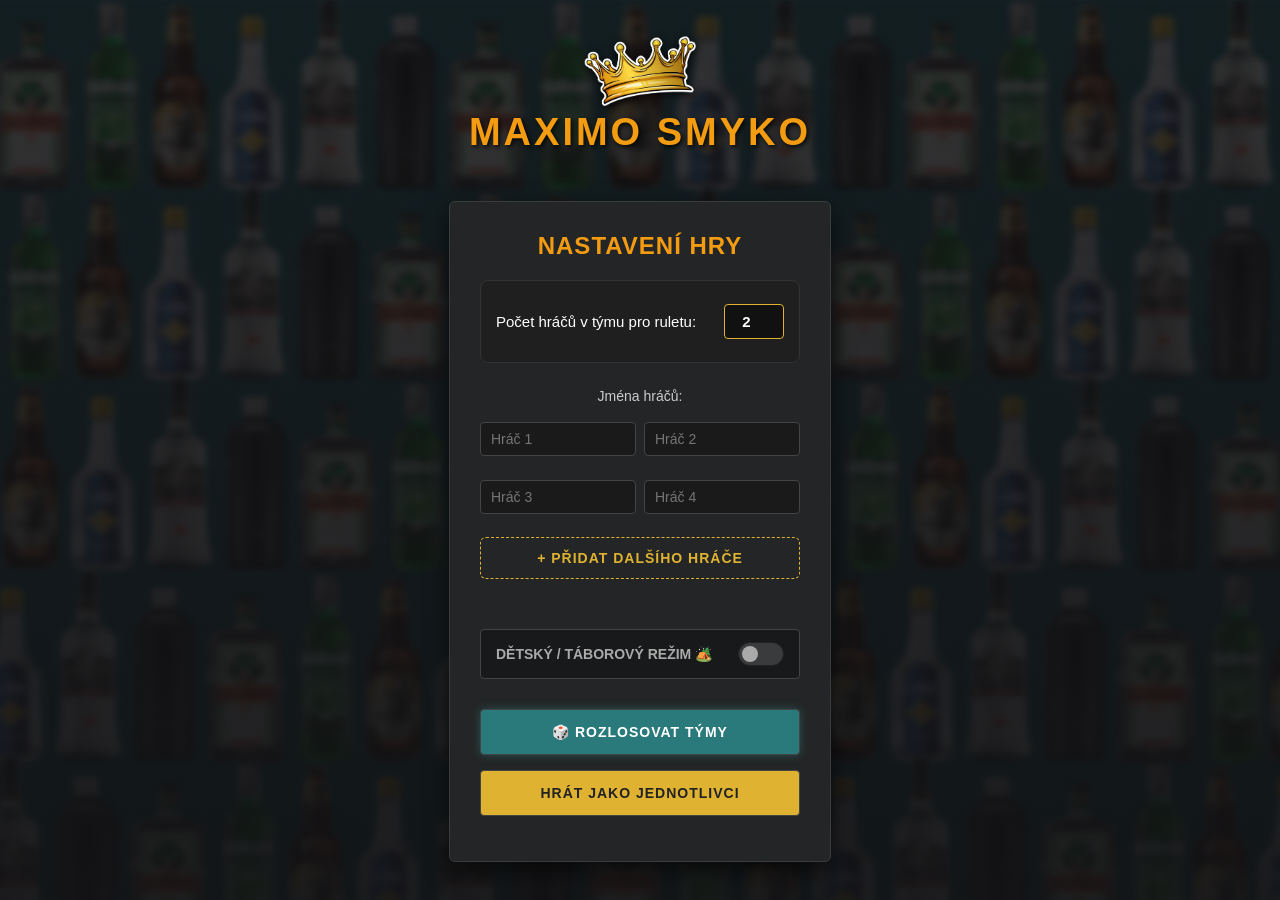
==== index.html @ 9b253ed3 "Refactor game setup buttons in index.html" ====
<!DOCTYPE html>
<html lang="cs">
<head>
    <meta charset="UTF-8">
    <meta name="viewport" content="width=device-width, initial-scale=1.0">
    <title>MAXIMO SMYKO</title>
    
    <link rel="icon" type="image/png" href="korunka.png">
    
    <link rel="stylesheet" href="style.css">
    <link rel="manifest" href="manifest.json">
</head>
<body>
    <div class="header">
        <img src="korunka.png" alt="MAXIMOSMYKO">
        <h1>MAXIMO SMYKO</h1> 
    </div>

    <div id="setup">
        <h2>Nastavení hry</h2>
        <form id="setup-form">
            
            <!-- 1. Počet hráčů v týmu (přesunuto úplně nahoru) -->
            <div style="display: flex; justify-content: space-between; align-items: center; margin-bottom: 25px; background: #1f1f1f; padding: 15px; border-radius: 8px; border: 1px solid #333;">
                <label for="team-size-input" style="font-size: 15px; margin: 0; color: #fff;">Počet hráčů v týmu pro ruletu:</label>
                <input type="number" id="team-size-input" value="2" min="1" style="background: #111; color: white; border: 1px solid #dfb331; border-radius: 4px; padding: 8px; width: 60px; text-align: center; outline: none; font-weight: bold;">
            </div>

            <!-- 2. Políčka pro jména hráčů -->
            <label style="display: block; margin-bottom: 10px; color: #ccc; font-size: 14px;">Jména hráčů:</label>
            <div id="player-names-container" style="display: flex; flex-direction: column; gap: 10px; margin-bottom: 15px;">
                <!-- Zde se automaticky vygeneruje 6 políček přes JavaScript -->
            </div>
            
            <!-- 3. Tlačítko pro přidání dalšího hráče -->
            <button type="button" id="add-player-btn" style="background: transparent; color: #dfb331; border: 1px dashed #dfb331; border-radius: 6px; padding: 12px; font-size: 14px; font-weight: bold; cursor: pointer; width: 100%; margin-bottom: 30px; transition: background 0.2s;">
                + Přidat dalšího hráče
            </button>

            <!-- 4. Přepínač režimu -->
            <div class="mode-switch" style="margin-bottom: 30px;">
                <span>Dětský / Táborový režim 🏕️</span>
                <label class="switch">
                    <input type="checkbox" id="camp-mode-toggle">
                    <span class="slider"></span>
                </label>
            </div>
            
            <!-- 5. Tlačítka pro start hry (Jednotlivci / Týmy z rulety) -->
            <div style="display: flex; gap: 15px; justify-content: center; flex-wrap: wrap; margin-bottom: 15px;">
                <!-- Tlačítko pro spuštění rulety -->
                <button type="button" onclick="goToRouletteFromSetup()" style="width: 100%; background: #2a7a7c; color: white; box-shadow: 0 0 10px rgba(42, 122, 124, 0.5);">🎲 ROZLOSOVAT TÝMY</button>
                
                <!-- Tlačítko pro klasickou hru -->
                <button type="button" onclick="startGame(event)" style="width: 100%; background: #dfb331; color: #222;">HRÁT JAKO JEDNOTLIVCI</button>
            </div>
            
        </form>
    </div>

    <div id="game" style="display: none;">
        <div class="game-layout">
            <div class="left-col">
                <button id="back-to-menu">Zpět do menu</button>
                <button id="restart-game">Restartovat hru</button>
                <div id="player-info"></div>
            </div>

            <div class="center-col">
                <div id="board"></div>
            </div>
            
            <div class="right-col">
                <div id="controls">
                    <div class="roll-group">
                        <button id="roll-dice">Hodit kostkou</button>
                        <input type="number" id="manual-roll" placeholder="Hod (+/-)">
                    </div>
                    <div id="turn-indicator">Připravte hru...</div>
                </div>
                <div id="task">
                    <p id="task-text"></p>
                </div>
            </div>
        </div>
    </div>

    <div id="custom-modal" class="hidden">
        <div class="modal-box">
            <h3>⚠️ Hlášení</h3>
            <p id="modal-text"></p>
            <button id="modal-btn">to je jasný</button>
        </div>
    </div>

    <script src="script.js"></script>
    <script>
        // REGISTRACE OFFLINE APLIKACE
        if ('serviceWorker' in navigator) {
            navigator.serviceWorker.register('sw.js')
            .catch(err => console.error('SW chyba:', err));
        }
    </script>
</body>
</html>
---- style.css ----
/* ========================================= */
/* ZÁKLADNÍ NASTAVENÍ A TEMNÉ POZADÍ         */
/* ========================================= */
body {
  font-family: 'Segoe UI', Roboto, Helvetica, Arial, sans-serif;
  margin: 0;
  padding: 0;
  height: 100vh;
  overflow: hidden; 
  display: flex;
  flex-direction: column;
  /* Tmavý "hospodský" překryv přes fotku lahví */
  background-image: linear-gradient(rgba(18, 18, 20, 0.85), rgba(18, 18, 20, 0.95)), url('vnitrekmaximo.jpg');
  background-size: cover;
  background-position: center;
  color: #e0e0e0;
}

/* Hlavička */
.header {
  text-align: center;
  /* Smazána fixní výška! Nyní se přizpůsobuje monitoru */
  padding: 4vh 0 1vh 0; 
  display: flex;
  flex-direction: column;
  justify-content: center;
  align-items: center;
}

.header img {
  height: 70px; /* Mnohem větší a výraznější korunka */
  object-fit: contain;
  filter: drop-shadow(0 2px 4px rgba(0,0,0,0.8));
  margin-bottom: 5px; /* Mezera mezi korunkou a textem */
}

.header h1 {
  margin: 0;
  font-size: 38px; /* Pořádně obrovský nadpis */
  font-weight: 900;
  letter-spacing: 3px;
  text-transform: uppercase;
  color: #f39c12; /* Jantarová / Zlatá */
  text-shadow: 2px 2px 4px rgba(0,0,0,0.8);
}

/* ========================================= */
/* TEMNÉ PANELY (Dark Pub Style)             */
/* ========================================= */
#setup, .left-col, .right-col {
  background: #242526;
  border: 1px solid #3a3b3c;
  box-shadow: 0 8px 24px rgba(0, 0, 0, 0.6);
  border-radius: 6px;
}

/* Nastavení uprostřed obrazovky */
#setup {
  margin: auto;
  padding: 30px;
  width: 320px;
  text-align: center;
}

#setup h2 {
  margin-top: 0;
  color: #f39c12;
  text-transform: uppercase;
  letter-spacing: 1px;
}

#setup input, #setup select {
  width: 100%;
  padding: 12px;
  margin: 8px 0;
  box-sizing: border-box;
  border-radius: 4px;
  border: 1px solid #444;
  background: #18191a;
  color: #fff;
  font-size: 15px;
  transition: border-color 0.2s;
}

#setup input:focus, #setup select:focus {
  outline: none;
  border-color: #f39c12;
}

/* Hlavní herní obal */
#game {
  width: 100%;
  height: calc(100vh - 80px);
  padding: 10px 20px 20px 20px;
  box-sizing: border-box;
}

/* Třísloupcový layout */
.game-layout {
  display: flex;
  justify-content: space-between;
  align-items: center;
  width: 100%;
  max-width: 1400px;
  height: 100%;
  margin: 0 auto;
  gap: 20px;
}

/* Boční panely */
.left-col, .right-col {
  width: 270px;
  padding: 20px;
  display: flex;
  flex-direction: column;
  gap: 15px;
  max-height: 100%;
  overflow-y: auto;
  box-sizing: border-box;
}

/* ========================================= */
/* HERNÍ DESKA A POLÍČKA                     */
/* ========================================= */
.center-col {
  flex: 1;
  height: 100%;
  display: flex;
  justify-content: center;
  align-items: center;
}

#board {
  display: grid;
  grid-template-columns: repeat(9, 1fr);
  grid-template-rows: repeat(8, 1fr);
  gap: 4px;
  height: 100%;
  max-height: 75vh;
  aspect-ratio: 9 / 8;
  padding: 8px;
  background: #18191a;
  border-radius: 6px;
  border: 1px solid #333;
  box-shadow: inset 0 0 15px rgba(0,0,0,0.8);
}

.cell {
  background: #2a2b2c;
  border-radius: 4px;
  display: flex;
  justify-content: center;
  align-items: center;
  font-weight: bold;
  color: #aaa;
  font-size: clamp(14px, 2.2vh, 24px);
  position: relative;
  border: 1px solid #3a3b3c;
  box-shadow: inset 0 0 8px rgba(0,0,0,0.3);
}

/* První a poslední pole */
.cell[data-index="0"] { background: #1e8449; color: white; border-color: #11572f; }
.cell[data-index="71"] { background: #d35400; color: white; border-color: #a04000; }

.players-container {
  position: absolute;
  width: 100%;
  height: 100%;
  display: flex;
  flex-wrap: wrap;
  justify-content: center;
  align-items: center;
  gap: 2px;
  pointer-events: none;
}

.player {
  width: 14px;
  height: 14px;
  border-radius: 50%;
  box-shadow: 0 2px 4px rgba(0,0,0,0.9), inset 0 1px 2px rgba(255,255,255,0.4);
  border: 1px solid #000;
}

/* ========================================= */
/* TLAČÍTKA A OVLÁDÁNÍ                       */
/* ========================================= */
button {
  background: #3a3b3c;
  color: #e0e0e0;
  border: 1px solid #444;
  font-weight: bold;
  text-transform: uppercase;
  cursor: pointer;
  padding: 14px;
  border-radius: 4px;
  font-size: 14px;
  width: 100%;
  transition: all 0.2s;
  letter-spacing: 1px;
}

button:hover {
  background: #4e4f50;
  color: #fff;
}

button:active {
  background: #242526;
}

#restart-game {
  background: #7b241c;
  border-color: #641e16;
  color: #f2d7d5;
}

#restart-game:hover {
  background: #922b21;
}

/* Hlavní tlačítko HODIT KOSTKOU v pivní barvě */
#roll-dice {
  background: #d35400;
  color: #fff;
  border-color: #a04000;
  flex: 1.5; 
  box-shadow: 0 4px 10px rgba(211, 84, 0, 0.3);
}

#roll-dice:hover {
  background: #e67e22;
}

.roll-group {
  display: flex;
  gap: 8px;
  width: 100%;
  margin-bottom: 15px;
}

#manual-roll {
  flex: 1; 
  min-width: 0; 
  padding: 10px;
  box-sizing: border-box;
  border-radius: 4px;
  border: 1px solid #444;
  background: #18191a;
  color: #fff;
  text-align: center;
  font-weight: bold;
}

#turn-indicator {
  font-size: 16px;
  text-align: center;
  background: #18191a;
  color: #aaa;
  padding: 12px;
  border-radius: 4px;
  border: 1px solid #333;
}

#turn-indicator strong {
  color: #fff !important; /* Přepíše výchozí tmavou u čísla */
}

/* Rámeček s úkolem */
#task-text {
  text-align: center;
  font-size: 16px;
  padding: 20px;
  border: 2px dashed #555;
  border-radius: 6px;
  min-height: 80px;
  background: #1c1d1e;
  display: flex;
  flex-direction: column;
  justify-content: center;
  margin: 0;
}

/* Násilné přepsání tmavého textu z JS na světlý pro Dark Mode */
#task-text div {
  color: #e0e0e0 !important; 
}

/* ========================================= */
/* SEZNAM HRÁČŮ A ŠTÍTKY                     */
/* ========================================= */
#player-info {
  display: flex;
  flex-direction: row; 
  flex-wrap: wrap; 
  justify-content: center;
  gap: 8px;
  margin-top: 5px;
}

.player-info-item {
  display: flex;
  align-items: center;
  gap: 6px;
  padding: 6px 12px;
  background: #18191a;
  border-radius: 4px;
  border: 1px solid #333;
  font-size: 14px;
  color: #ccc;
}

.player-color {
  width: 12px;
  height: 12px;
  border-radius: 50%;
  display: inline-block;
  box-shadow: 0 0 4px rgba(0,0,0,0.8);
}

/* ========================================= */
/* PŘEPÍNAČ REŽIMU (Hospodský Posuvník)      */
/* ========================================= */
.mode-switch {
  margin: 20px 0;
  background: #18191a;
  padding: 12px 15px;
  border-radius: 4px;
  border: 1px solid #444;
  display: flex;
  align-items: center;
  justify-content: space-between;
  font-weight: bold;
  font-size: 14px;
  color: #aaa;
  text-transform: uppercase;
}

.switch {
  position: relative;
  display: inline-block;
  width: 46px;
  height: 24px;
  flex-shrink: 0;
}

.switch input { opacity: 0; width: 0; height: 0; }

.slider {
  position: absolute;
  cursor: pointer;
  top: 0; left: 0; right: 0; bottom: 0;
  background-color: #3a3b3c;
  transition: .3s;
  border-radius: 24px;
  border: 1px solid #222;
}

.slider:before {
  position: absolute;
  content: "";
  height: 16px;
  width: 16px;
  left: 3px;
  bottom: 3px;
  background-color: #aaa;
  transition: .3s;
  border-radius: 50%;
}

input:checked + .slider { background-color: #d35400; border-color: #a04000; }
input:checked + .slider:before { transform: translateX(22px); background-color: #fff; }

/* ========================================= */
/* TEMNÉ VYSKAKOVACÍ OKNO (MODAL)            */
/* ========================================= */
#custom-modal {
  position: fixed;
  top: 0; left: 0;
  width: 100vw; height: 100vh;
  background: rgba(0, 0, 0, 0.85);
  display: flex;
  justify-content: center;
  align-items: center;
  z-index: 9999;
  opacity: 1;
  transition: opacity 0.2s ease;
}

#custom-modal.hidden {
  opacity: 0;
  pointer-events: none;
}

.modal-box {
  background: #242526;
  padding: 25px 20px;
  border-radius: 6px;
  text-align: center;
  max-width: 350px;
  width: 85%;
  border: 1px solid #444;
  border-top: 4px solid #f39c12; 
  box-shadow: 0 15px 40px rgba(0,0,0,0.8);
}

.modal-box h3 {
  margin-top: 0;
  font-size: 20px;
  color: #f39c12;
  margin-bottom: 15px;
  text-transform: uppercase;
}

.modal-box p {
  font-size: 16px;
  color: #ccc;
  margin-bottom: 25px;
  line-height: 1.5;
}

#modal-btn {
  background: #d35400;
  color: #fff;
  border-color: #a04000;
  padding: 12px 30px;
  width: auto;
}

#modal-btn:hover { background: #e67e22; }

/* ========================================= */
/* RESPONZIVITA PRO MOBILY A TABLETY         */
/* ========================================= */
@media (max-width: 1150px) {
  body {
    height: auto;
    overflow: auto; 
    padding-bottom: 20px;
  }
  
.header { 
    height: auto; /* Zrušíme fixní výšku i na telefonu */
    padding: 20px 0 10px 0; 
  }
  .header img { 
    height: 50px; /* Zvětšená korunka na mobilu */
    margin-bottom: 5px;
  }
  .header h1 { 
    font-size: 28px; /* Větší text na mobilu */
  }
  
  #game { height: auto; padding: 10px; }
  
  .game-layout {
    flex-direction: column;
    align-items: stretch;
    gap: 10px; 
  }
  
  .left-col, .center-col, .right-col {
    width: 100%;
    max-width: 100%;
  }

  .left-col, .right-col {
    padding: 15px;
    gap: 12px;
  }

  button, #manual-roll {
    padding: 12px; 
    font-size: 14px;
  }

  #turn-indicator {
    font-size: 15px;
    padding: 10px;
  }

  .player-info-item {
    padding: 6px 10px; 
    font-size: 13px;
  }
  
  #board {
    width: 100%;
    height: auto;
    max-height: none;
    gap: 3px;
    padding: 6px;
  }
  
  .cell { font-size: clamp(12px, 3.5vw, 18px); }
  .player { width: 10px; height: 10px; }

  #task-text {
    font-size: 15px;
    min-height: 70px;
    padding: 12px;
  }
}
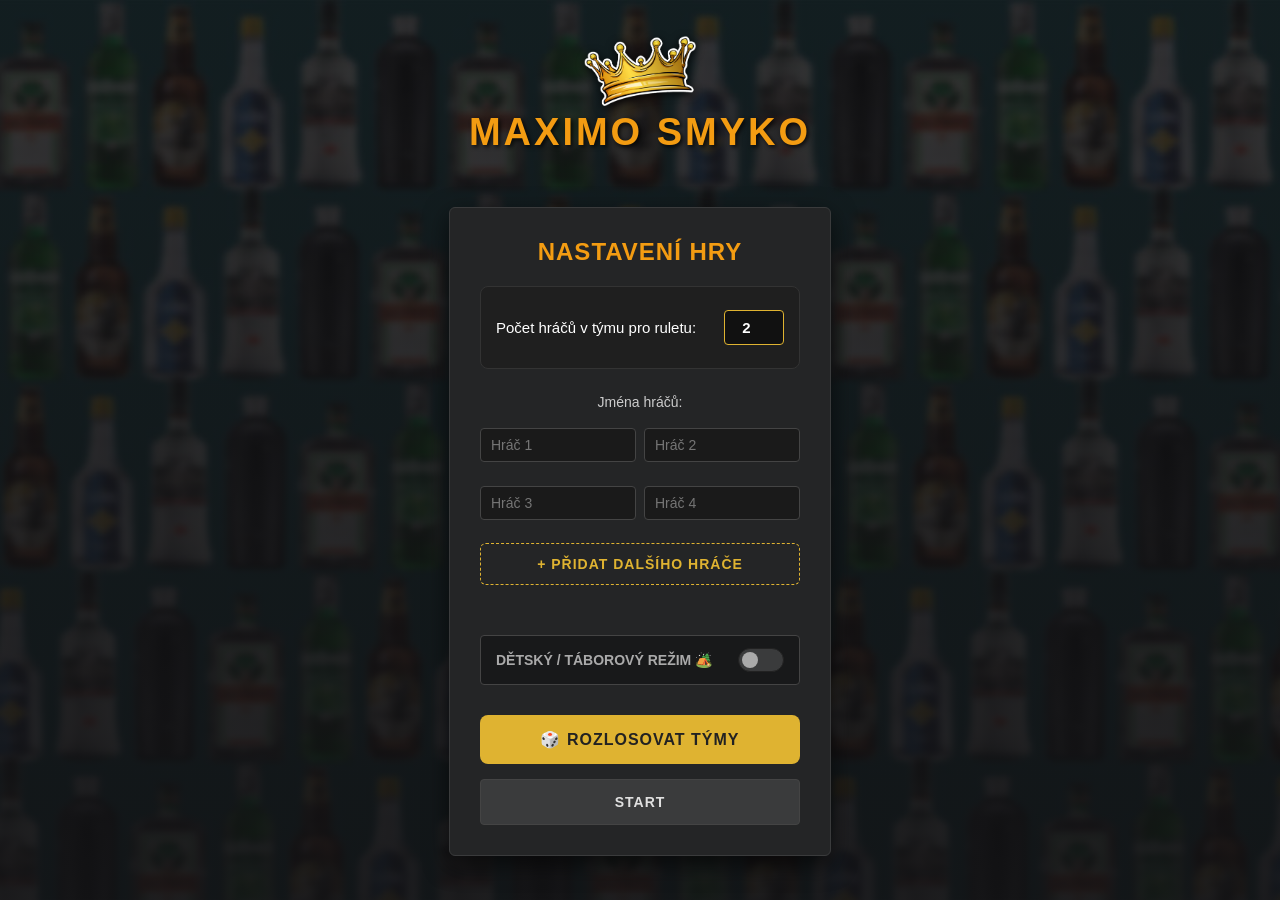
==== commit 0624bb99: "Refactor game setup form and buttons" ====
--- a/index.html
+++ b/index.html
@@ -18,9 +18,10 @@
 
     <div id="setup">
         <h2>Nastavení hry</h2>
-        <form id="setup-form">
+        <!-- ODSTRANĚN <form> - Způsoboval problémy s překlikáváním tlačítek -->
+        <div id="setup-form">
             
-            <!-- 1. Počet hráčů v týmu (přesunuto úplně nahoru) -->
+            <!-- 1. Počet hráčů v týmu -->
             <div style="display: flex; justify-content: space-between; align-items: center; margin-bottom: 25px; background: #1f1f1f; padding: 15px; border-radius: 8px; border: 1px solid #333;">
                 <label for="team-size-input" style="font-size: 15px; margin: 0; color: #fff;">Počet hráčů v týmu pro ruletu:</label>
                 <input type="number" id="team-size-input" value="2" min="1" style="background: #111; color: white; border: 1px solid #dfb331; border-radius: 4px; padding: 8px; width: 60px; text-align: center; outline: none; font-weight: bold;">
@@ -46,16 +47,17 @@
                 </label>
             </div>
             
-            <!-- 5. Tlačítka pro start hry (Jednotlivci / Týmy z rulety) -->
-            <div style="display: flex; gap: 15px; justify-content: center; flex-wrap: wrap; margin-bottom: 15px;">
-                <!-- Tlačítko pro spuštění rulety -->
-                <button type="button" onclick="goToRouletteFromSetup()" style="width: 100%; background: #2a7a7c; color: white; box-shadow: 0 0 10px rgba(42, 122, 124, 0.5);">🎲 ROZLOSOVAT TÝMY</button>
-                
-                <!-- Tlačítko pro klasickou hru -->
-                <button type="button" onclick="startGame(event)" style="width: 100%; background: #dfb331; color: #222;">HRÁT JAKO JEDNOTLIVCI</button>
-            </div>
-            
-        </form>
+            <!-- 5. Tlačítko Rozlosovat týmy (Vzhled zachován podle původního obrázku) -->
+            <button type="button" id="go-to-roulette-link" style="display: block; background: #dfb331; color: #222; border: none; padding: 15px; font-size: 16px; font-weight: bold; border-radius: 8px; text-align: center; width: 100%; margin-bottom: 15px; box-sizing: border-box; cursor: pointer; transition: transform 0.2s;"
+               onclick="goToRouletteFromSetup()">
+                🎲 ROZLOSOVAT TÝMY
+            </button>
+
+            <!-- 6. Tlačítko START (Upraveno tak, aby správně volalo startGame) -->
+            <button type="button" id="start-game-btn" style="width: 100%;" onclick="startGame(event)">
+                START
+            </button>
+        </div>
     </div>
 
     <div id="game" style="display: none;">
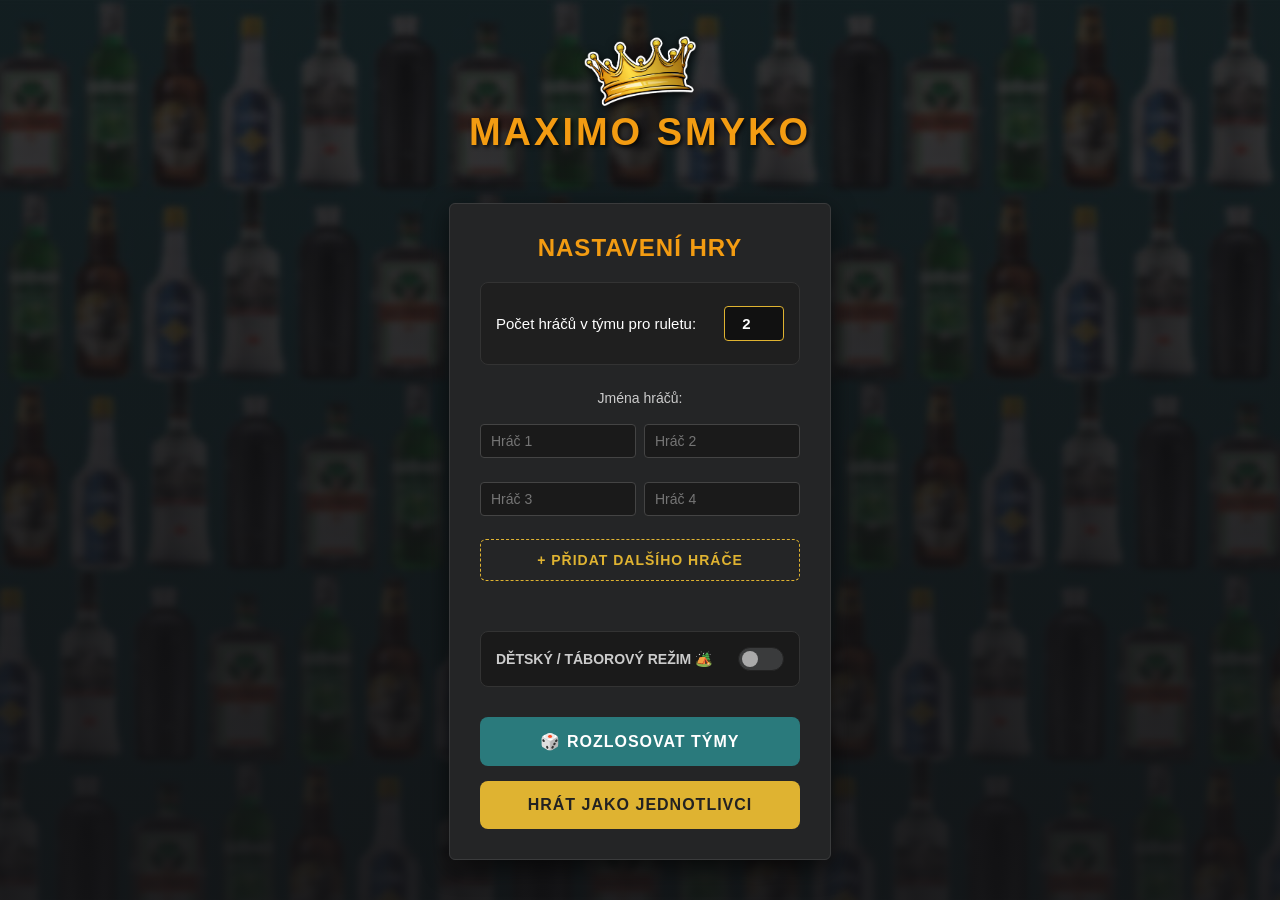
==== commit 81ce4684: "Refactor game setup UI elements and styles Updated button texts and styles for better visibility and" ====
--- a/index.html
+++ b/index.html
@@ -18,7 +18,7 @@
 
     <div id="setup">
         <h2>Nastavení hry</h2>
-        <!-- ODSTRANĚN <form> - Způsoboval problémy s překlikáváním tlačítek -->
+        
         <div id="setup-form">
             
             <!-- 1. Počet hráčů v týmu -->
@@ -28,34 +28,35 @@
             </div>
 
             <!-- 2. Políčka pro jména hráčů -->
-            <label style="display: block; margin-bottom: 10px; color: #ccc; font-size: 14px;">Jména hráčů:</label>
+            <label style="display: block; margin-bottom: 10px; color: #ccc; font-size: 14px; text-align: center;">Jména hráčů:</label>
             <div id="player-names-container" style="display: flex; flex-direction: column; gap: 10px; margin-bottom: 15px;">
                 <!-- Zde se automaticky vygeneruje 6 políček přes JavaScript -->
             </div>
             
             <!-- 3. Tlačítko pro přidání dalšího hráče -->
             <button type="button" id="add-player-btn" style="background: transparent; color: #dfb331; border: 1px dashed #dfb331; border-radius: 6px; padding: 12px; font-size: 14px; font-weight: bold; cursor: pointer; width: 100%; margin-bottom: 30px; transition: background 0.2s;">
-                + Přidat dalšího hráče
+                + PŘIDAT DALŠÍHO HRÁČE
             </button>
 
             <!-- 4. Přepínač režimu -->
-            <div class="mode-switch" style="margin-bottom: 30px;">
-                <span>Dětský / Táborový režim 🏕️</span>
-                <label class="switch">
+            <div class="mode-switch" style="margin-bottom: 30px; background: #1a1a1a; padding: 15px; border-radius: 8px; border: 1px solid #333; display: flex; justify-content: space-between; align-items: center;">
+                <span style="color: #ccc; font-weight: bold;">DĚTSKÝ / TÁBOROVÝ REŽIM 🏕️</span>
+                <label class="switch" style="margin: 0;">
                     <input type="checkbox" id="camp-mode-toggle">
                     <span class="slider"></span>
                 </label>
             </div>
             
-            <!-- 5. Tlačítko Rozlosovat týmy (Vzhled zachován podle původního obrázku) -->
-            <button type="button" id="go-to-roulette-link" style="display: block; background: #dfb331; color: #222; border: none; padding: 15px; font-size: 16px; font-weight: bold; border-radius: 8px; text-align: center; width: 100%; margin-bottom: 15px; box-sizing: border-box; cursor: pointer; transition: transform 0.2s;"
-               onclick="goToRouletteFromSetup()">
+            <!-- 5. Tlačítko Rozlosovat týmy (modrozelené, jako na obrázku) -->
+            <button type="button" style="display: block; background: #2a7a7c; color: white; border: none; padding: 15px; font-size: 16px; font-weight: bold; border-radius: 8px; text-align: center; width: 100%; margin-bottom: 15px; box-sizing: border-box; cursor: pointer; transition: opacity 0.2s;"
+               onclick="window.goToRouletteFromSetup()">
                 🎲 ROZLOSOVAT TÝMY
             </button>
 
-            <!-- 6. Tlačítko START (Upraveno tak, aby správně volalo startGame) -->
-            <button type="button" id="start-game-btn" style="width: 100%;" onclick="startGame(event)">
-                START
+            <!-- 6. Tlačítko HRÁT JAKO JEDNOTLIVCI (žluté, jako na obrázku) -->
+            <button type="button" style="display: block; background: #dfb331; color: #222; border: none; padding: 15px; font-size: 16px; font-weight: bold; border-radius: 8px; text-align: center; width: 100%; box-sizing: border-box; cursor: pointer; transition: opacity 0.2s;" 
+               onclick="window.startGame(event)">
+                HRÁT JAKO JEDNOTLIVCI
             </button>
         </div>
     </div>
